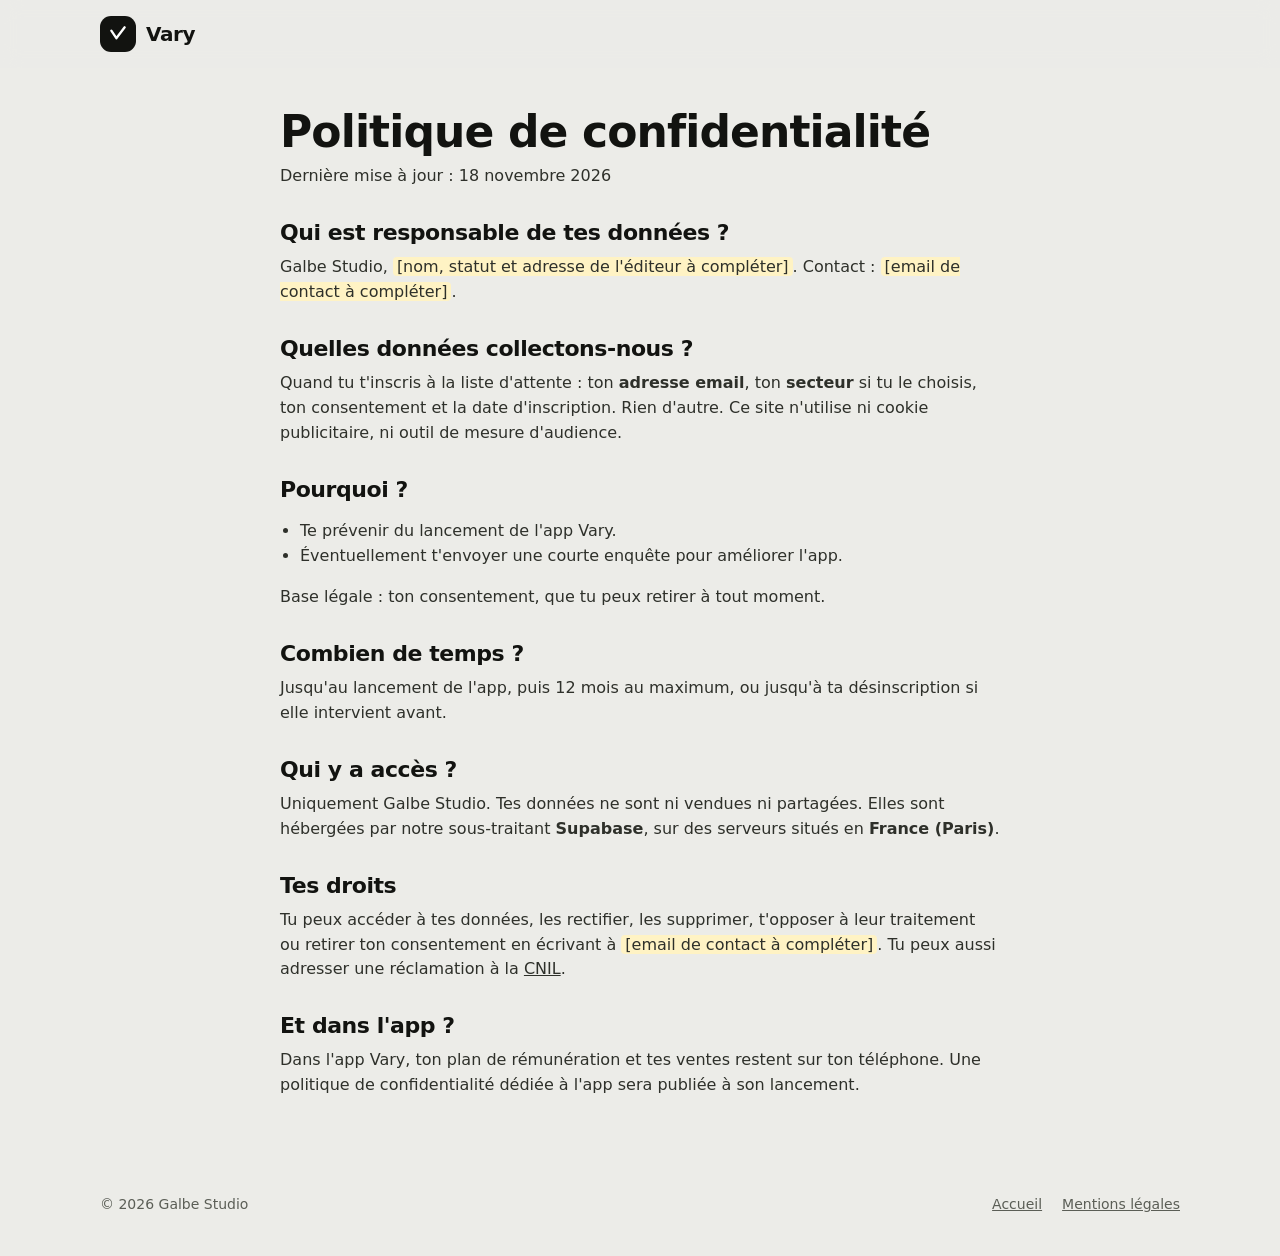
==== confidentialite.html @ 6a54adff "Ajoute la landing page de Vary avec liste d'attente Supabase - Page statique (HTML/CSS/JS) dans le s" ====
<!doctype html>
<html lang="fr">
<head>
  <meta charset="utf-8">
  <meta name="viewport" content="width=device-width, initial-scale=1">
  <title>Confidentialité · Vary</title>
  <meta name="robots" content="noindex">
  <link rel="icon" href="favicon.svg" type="image/svg+xml">
  <link rel="stylesheet" href="styles.css">
</head>
<body>
  <header class="topbar">
    <div class="wrap topbar__inner">
      <a class="brand" href="index.html" aria-label="Vary, accueil">
        <span class="brand__mark" aria-hidden="true"><svg viewBox="0 0 24 24" width="20" height="20" fill="none" stroke="currentColor" stroke-width="2.8" stroke-linecap="round" stroke-linejoin="round"><path d="M4 8l6 9 10-13"/></svg></span>
        <span class="brand__name">Vary</span>
      </a>
    </div>
  </header>

  <main class="wrap legal">
    <h1>Politique de confidentialité</h1>
    <p class="muted">Dernière mise à jour : 18 novembre 2026</p>

    <h2>Qui est responsable de tes données ?</h2>
    <p>Galbe Studio, <span class="todo">[nom, statut et adresse de l'éditeur à compléter]</span>. Contact : <span class="todo">[email de contact à compléter]</span>.</p>

    <h2>Quelles données collectons-nous ?</h2>
    <p>Quand tu t'inscris à la liste d'attente : ton <strong>adresse email</strong>, ton <strong>secteur</strong> si tu le choisis, ton consentement et la date d'inscription. Rien d'autre. Ce site n'utilise ni cookie publicitaire, ni outil de mesure d'audience.</p>

    <h2>Pourquoi ?</h2>
    <ul>
      <li>Te prévenir du lancement de l'app Vary.</li>
      <li>Éventuellement t'envoyer une courte enquête pour améliorer l'app.</li>
    </ul>
    <p>Base légale : ton consentement, que tu peux retirer à tout moment.</p>

    <h2>Combien de temps ?</h2>
    <p>Jusqu'au lancement de l'app, puis 12 mois au maximum, ou jusqu'à ta désinscription si elle intervient avant.</p>

    <h2>Qui y a accès ?</h2>
    <p>Uniquement Galbe Studio. Tes données ne sont ni vendues ni partagées. Elles sont hébergées par notre sous-traitant <strong>Supabase</strong>, sur des serveurs situés en <strong>France (Paris)</strong>.</p>

    <h2>Tes droits</h2>
    <p>Tu peux accéder à tes données, les rectifier, les supprimer, t'opposer à leur traitement ou retirer ton consentement en écrivant à <span class="todo">[email de contact à compléter]</span>. Tu peux aussi adresser une réclamation à la <a href="https://www.cnil.fr/fr/plaintes">CNIL</a>.</p>

    <h2>Et dans l'app ?</h2>
    <p>Dans l'app Vary, ton plan de rémunération et tes ventes restent sur ton téléphone. Une politique de confidentialité dédiée à l'app sera publiée à son lancement.</p>
  </main>

  <footer class="footer wrap">
    <span>© 2026 Galbe Studio</span>
    <nav aria-label="Liens légaux"><a href="index.html">Accueil</a><a href="mentions-legales.html">Mentions légales</a></nav>
  </footer>
</body>
</html>
---- styles.css ----
/* Vary · landing page
   Couleurs et rayons repris des maquettes (design system Vary). */
:root {
  --bg: #ECECE8;
  --surface: #FFFFFF;
  --surface-2: #EFEFEA;
  --ink: #121310;
  --muted: #5B5E56;
  --line: #D3D3CC;
  --olive-700: #47512B;
  --olive-500: #5D6839;
  --olive-300: #7F8A55;
  --olive-50: #E6EAD5;
  --olive-ink: #3F4825;
  --error: #B3261E;
  --radius-hero: 28px;
  --radius-card: 24px;
  --radius-ctrl: 16px;
  --font: Inter, -apple-system, BlinkMacSystemFont, "Segoe UI", Roboto, system-ui, sans-serif;
}

*, *::before, *::after { box-sizing: border-box; }
html { scroll-behavior: smooth; }
@media (prefers-reduced-motion: reduce) { html { scroll-behavior: auto; } }

body {
  margin: 0;
  background: var(--bg);
  color: var(--ink);
  font-family: var(--font);
  font-size: 17px;
  line-height: 1.55;
  font-feature-settings: "tnum" 1;
  -webkit-font-smoothing: antialiased;
}

a { color: inherit; }
img, svg { display: block; }
h1, h2, h3 { margin: 0; line-height: 1.1; letter-spacing: -0.02em; }
p { margin: 0; }

.wrap { width: 100%; max-width: 1120px; margin: 0 auto; padding: 0 20px; }
.muted { color: var(--muted); font-weight: 400; }
.sr-only {
  position: absolute; width: 1px; height: 1px; padding: 0; margin: -1px;
  overflow: hidden; clip: rect(0 0 0 0); white-space: nowrap; border: 0;
}
.skip { position: absolute; left: -999px; top: 8px; padding: 10px 14px; background: var(--ink); color: #fff; border-radius: 10px; z-index: 10; }
.skip:focus { left: 8px; }
:focus-visible { outline: 3px solid var(--olive-500); outline-offset: 2px; }

/* ---------- Boutons ---------- */
.btn {
  display: inline-flex; align-items: center; justify-content: center;
  min-height: 52px; padding: 0 22px;
  border: 0; border-radius: var(--radius-ctrl);
  background: var(--ink); color: #fff;
  font: inherit; font-size: 16px; font-weight: 700;
  text-decoration: none; cursor: pointer; white-space: nowrap;
  transition: transform .15s ease, opacity .15s ease;
}
.btn:hover { opacity: .9; }
.btn:active { transform: scale(.98); }
.btn[disabled] { opacity: .6; cursor: progress; }
.btn--small { min-height: 44px; padding: 0 16px; font-size: 14px; border-radius: 999px; }
.btn--light { background: #fff; color: var(--ink); }

/* ---------- Barre du haut ---------- */
.topbar { position: sticky; top: 0; z-index: 5; background: rgba(236, 236, 232, .9); backdrop-filter: blur(10px); }
.topbar__inner { display: flex; align-items: center; justify-content: space-between; height: 68px; }
.brand { display: flex; align-items: center; gap: 10px; text-decoration: none; }
.brand__mark { width: 36px; height: 36px; border-radius: 11px; background: var(--ink); color: #fff; display: flex; align-items: center; justify-content: center; }
.brand__name { font-size: 20px; font-weight: 800; letter-spacing: -0.02em; }

/* ---------- Hero ---------- */
.hero { display: grid; grid-template-columns: 1.1fr 0.9fr; gap: 56px; align-items: center; padding-top: 48px; padding-bottom: 72px; }
.eyebrow { display: inline-block; font-size: 14px; font-weight: 600; color: var(--olive-ink); background: var(--olive-50); padding: 6px 12px; border-radius: 999px; margin-bottom: 18px; }
.hero h1 { font-size: clamp(40px, 6vw, 64px); font-weight: 800; letter-spacing: -0.035em; }
.lead { margin-top: 20px; font-size: 19px; color: var(--muted); max-width: 560px; }
.lead strong { color: var(--ink); }
.note { margin-top: 14px; font-size: 14px; color: var(--muted); }

/* ---------- Formulaire ---------- */
.signup { margin-top: 28px; padding: 16px; background: var(--surface); border-radius: var(--radius-card); display: flex; flex-direction: column; gap: 12px; max-width: 580px; }
.signup__row { display: flex; gap: 10px; }
.signup__row--small { align-items: center; gap: 12px; font-size: 14px; font-weight: 600; }
.signup input[type="email"], .signup select {
  font: inherit; color: var(--ink); background: var(--surface);
  border: 1px solid var(--line); border-radius: var(--radius-ctrl);
}
.signup input[type="email"] { flex: 1 1 auto; min-width: 0; min-height: 52px; padding: 0 16px; font-size: 16px; }
.signup select { min-height: 44px; padding: 0 12px; font-size: 15px; font-weight: 400; }
.signup input[aria-invalid="true"] { border-color: var(--error); }
.consent { display: flex; gap: 10px; align-items: flex-start; font-size: 13px; line-height: 1.45; color: var(--muted); cursor: pointer; }
.consent input { width: 20px; height: 20px; margin: 1px 0 0; flex-shrink: 0; accent-color: var(--olive-500); }
.signup__msg { font-size: 14px; font-weight: 600; min-height: 1em; }
.signup__msg.is-error { color: var(--error); }
.signup__msg.is-ok { color: var(--olive-ink); }
.signup.is-done .signup__row, .signup.is-done .consent { display: none; }

/* ---------- Carte olive (héros) ---------- */
.olive { color: #fff; background: radial-gradient(90% 80% at 92% 4%, var(--olive-300) 0%, var(--olive-500) 48%, var(--olive-700) 100%); }

/* ---------- Téléphone ---------- */
.hero__visual { display: flex; justify-content: center; }
.phone {
  width: 340px; max-width: 100%; padding: 18px; border-radius: 44px;
  background: var(--bg); border: 10px solid var(--ink);
  box-shadow: 0 30px 60px rgba(18, 19, 16, .18);
  display: flex; flex-direction: column; gap: 12px; font-size: 13px;
}
.phone__head { display: flex; align-items: center; gap: 10px; }
.phone__head b { display: block; font-size: 15px; }
.phone__head small { color: var(--muted); }
.phone__mark { width: 32px; height: 32px; border-radius: 10px; background: var(--ink); display: flex; align-items: center; justify-content: center; }
.card-hero { border-radius: 24px; padding: 16px; display: flex; flex-direction: column; gap: 10px; }
.card-hero__top { display: flex; justify-content: space-between; align-items: center; color: rgba(255,255,255,.9); }
.chip { font-size: 11px; font-weight: 600; padding: 4px 8px; border-radius: 999px; background: rgba(0,0,0,.28); color: #fff; }
.card-hero__big { font-size: 42px; font-weight: 800; letter-spacing: -0.04em; line-height: 1; }
.gauge { display: flex; gap: 4px; height: 8px; }
.gauge span { border-radius: 4px; background: rgba(255,255,255,.22); overflow: hidden; }
.gauge i { display: block; height: 100%; border-radius: 4px; background: #fff; }
.gauge__legend { display: flex; gap: 4px; font-size: 10px; color: rgba(255,255,255,.88); }
.card-hero__stats { display: grid; grid-template-columns: repeat(3, 1fr); gap: 6px; padding-top: 10px; border-top: 1px solid rgba(255,255,255,.2); font-size: 14px; font-weight: 700; }
.card-hero__stats small { display: block; font-size: 10px; font-weight: 400; color: rgba(255,255,255,.85); }
.phone__card { background: var(--surface); border-radius: 20px; padding: 14px 16px; display: flex; flex-direction: column; gap: 4px; }
.phone__card small { color: var(--muted); }
.phone__row { display: flex; justify-content: space-between; align-items: center; }
.toggle { display: flex; padding: 2px; border-radius: 999px; background: var(--surface-2); font-size: 11px; font-weight: 600; }
.toggle span { padding: 4px 10px; border-radius: 999px; color: var(--muted); }
.toggle .on { background: var(--ink); color: #fff; }
.phone__amount { font-size: 28px; font-weight: 800; letter-spacing: -0.03em; display: flex; align-items: center; gap: 8px; }
.badge { font-size: 11px; font-weight: 600; letter-spacing: 0; padding: 3px 8px; border-radius: 999px; background: var(--olive-50); color: var(--olive-ink); }
.phone__card--tip b { font-size: 14px; }

/* ---------- Sections ---------- */
.section { padding-top: 40px; padding-bottom: 40px; }
.section > h2 { font-size: clamp(28px, 4vw, 40px); font-weight: 800; margin-bottom: 28px; max-width: 720px; }
.card { background: var(--surface); border-radius: var(--radius-card); padding: 24px; }
.card h3, .feature h3 { font-size: 19px; font-weight: 700; margin-bottom: 8px; }
.card p { color: var(--muted); font-size: 16px; }
.grid3 { display: grid; grid-template-columns: repeat(3, minmax(0, 1fr)); gap: 16px; }

.steps { list-style: none; margin: 0; padding: 0; display: grid; grid-template-columns: repeat(3, minmax(0, 1fr)); gap: 16px; }
.steps__num { display: inline-flex; width: 40px; height: 40px; border-radius: 20px; background: var(--ink); color: #fff; font-weight: 800; align-items: center; justify-content: center; margin-bottom: 16px; }

.features { display: grid; grid-template-columns: repeat(3, minmax(0, 1fr)); gap: 16px; }
.feature { border-radius: var(--radius-card); padding: 24px; }
.feature--big { grid-row: span 2; border-radius: var(--radius-hero); display: flex; flex-direction: column; justify-content: flex-end; min-height: 280px; }
.feature--big h3 { font-size: 30px; font-weight: 800; }
.feature--big p { color: rgba(255,255,255,.92); font-size: 17px; }

.privacy { display: flex; gap: 20px; align-items: center; padding: 32px; }
.privacy h2 { font-size: clamp(24px, 3vw, 32px); font-weight: 800; margin-bottom: 8px; }
.privacy__icon { width: 64px; height: 64px; flex-shrink: 0; border-radius: 20px; background: var(--olive-50); color: var(--olive-ink); display: flex; align-items: center; justify-content: center; }

.pricing { display: grid; grid-template-columns: repeat(2, minmax(0, 1fr)); gap: 16px; max-width: 820px; }
.plan { display: flex; flex-direction: column; gap: 6px; border: 2px solid transparent; }
.plan--premium { border-color: var(--ink); }
.plan__price { font-size: 36px; font-weight: 800; color: var(--ink) !important; letter-spacing: -0.03em; }
.plan__price small { font-size: 16px; font-weight: 500; color: var(--muted); }
.plan ul { margin: 12px 0 0; padding: 0; list-style: none; display: flex; flex-direction: column; gap: 10px; font-size: 15px; }
.plan li { display: flex; gap: 10px; align-items: flex-start; }
.plan li::before { content: ""; flex-shrink: 0; width: 18px; height: 18px; margin-top: 2px; border-radius: 9px; background: var(--olive-500) url("data:image/svg+xml,%3Csvg xmlns='http://www.w3.org/2000/svg' viewBox='0 0 24 24' fill='none' stroke='white' stroke-width='3.5' stroke-linecap='round' stroke-linejoin='round'%3E%3Cpath d='M5 12l5 5L20 7'/%3E%3C/svg%3E") center / 11px no-repeat; }

.faq { display: flex; flex-direction: column; gap: 10px; max-width: 820px; }
.faq details { background: var(--surface); border-radius: 20px; padding: 0 22px; }
.faq summary { cursor: pointer; list-style: none; min-height: 60px; display: flex; align-items: center; justify-content: space-between; gap: 16px; font-weight: 600; }
.faq summary::-webkit-details-marker { display: none; }
.faq summary::after { content: "+"; font-size: 22px; font-weight: 500; color: var(--muted); }
.faq details[open] summary::after { content: "−"; }
.faq details p { padding-bottom: 20px; color: var(--muted); font-size: 16px; }

.cta { border-radius: var(--radius-hero); padding: 56px 32px; text-align: center; display: flex; flex-direction: column; align-items: center; gap: 14px; }
.cta h2 { font-size: clamp(28px, 4vw, 42px); font-weight: 800; }
.cta p { color: rgba(255,255,255,.92); }
.cta .btn { margin-top: 8px; }

.footer { display: flex; flex-wrap: wrap; justify-content: space-between; gap: 12px; padding-top: 32px; padding-bottom: 40px; font-size: 14px; color: var(--muted); }
.footer nav { display: flex; gap: 20px; }

/* ---------- Pages légales ---------- */
.legal { max-width: 760px; padding-top: 40px; padding-bottom: 64px; }
.legal h1 { font-size: clamp(32px, 5vw, 44px); font-weight: 800; margin-bottom: 8px; }
.legal h2 { font-size: 22px; font-weight: 700; margin: 32px 0 10px; }
.legal p, .legal li { color: #2E302A; font-size: 16px; }
.legal ul { padding-left: 20px; }
.legal .todo { background: #FFF3C4; padding: 0 4px; border-radius: 4px; }

/* ---------- Responsive ---------- */
@media (max-width: 900px) {
  .hero { grid-template-columns: 1fr; gap: 40px; padding-top: 24px; }
  .grid3, .steps { grid-template-columns: 1fr; }
  .features { grid-template-columns: 1fr 1fr; }
  .feature--big { grid-column: 1 / -1; grid-row: auto; min-height: 220px; }
}
@media (max-width: 600px) {
  body { font-size: 16px; }
  .signup__row { flex-direction: column; }
  .signup__row--small { flex-direction: row; justify-content: space-between; }
  .btn { width: 100%; white-space: normal; }
  .btn--small { width: auto; }
  .features, .pricing { grid-template-columns: 1fr; }
  .privacy { flex-direction: column; align-items: flex-start; padding: 24px; }
  .cta { padding: 40px 20px; }
  .phone { width: 100%; }
}
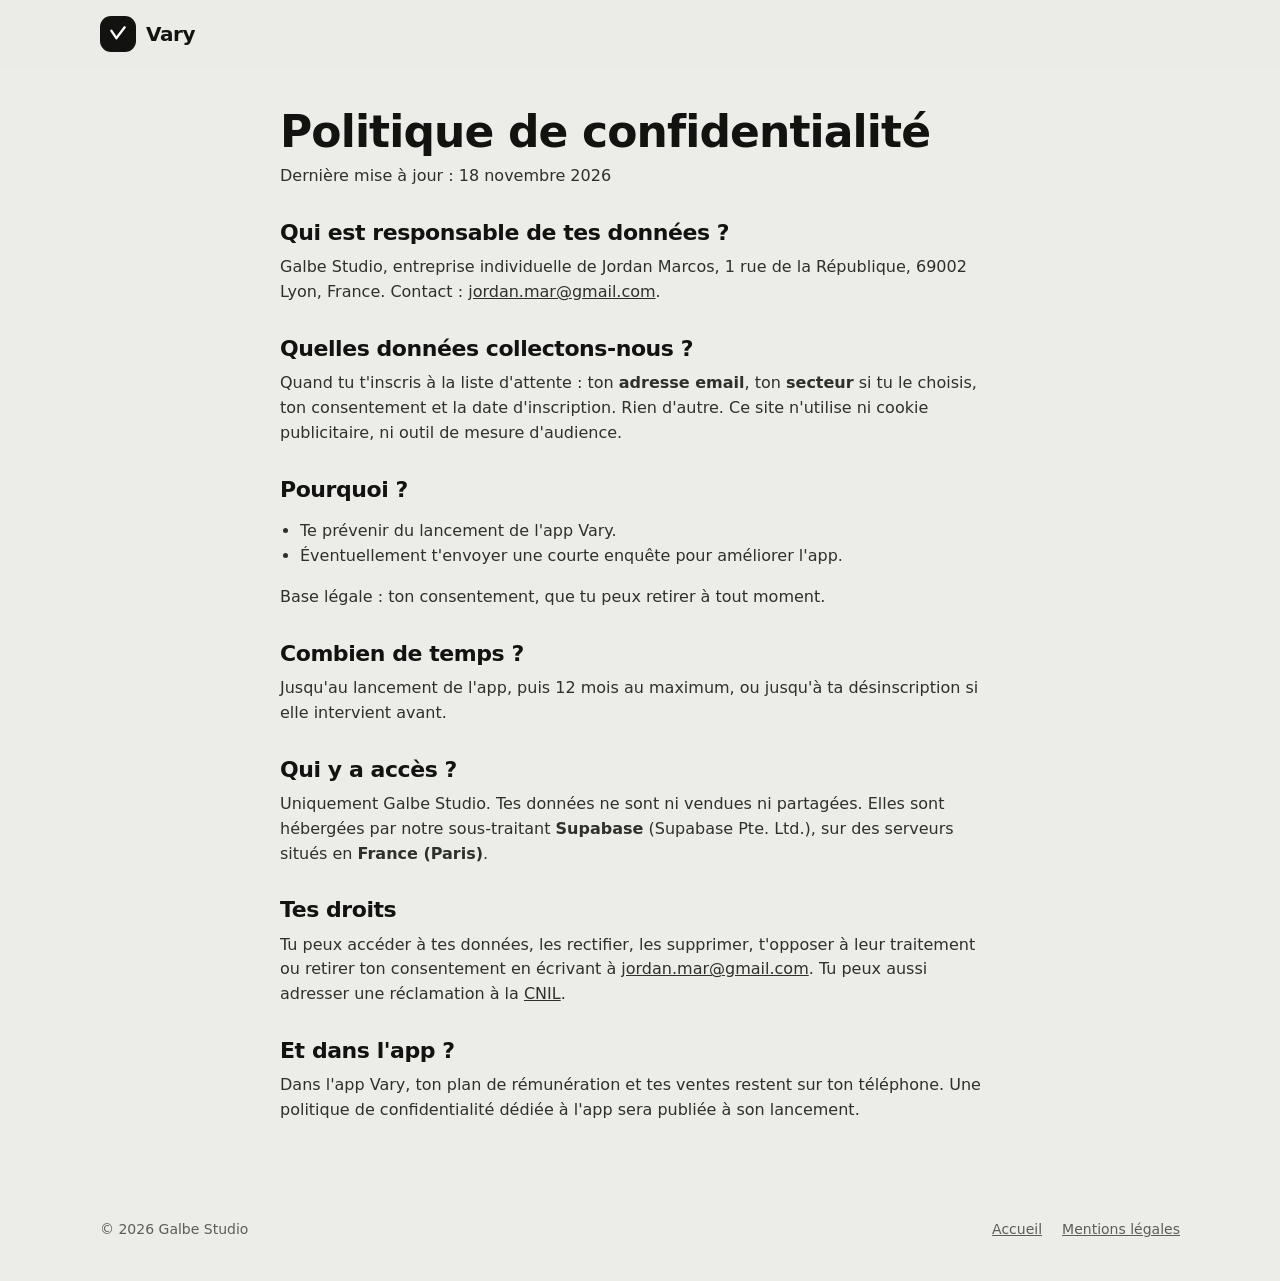
==== commit 2424ca37: "Complète les mentions légales et la politique de confidentialité Co-Authored-By: Claude Opus 5.5 <no" ====
--- a/confidentialite.html
+++ b/confidentialite.html
@@ -23,7 +23,7 @@
     <p class="muted">Dernière mise à jour : 18 novembre 2026</p>
 
     <h2>Qui est responsable de tes données ?</h2>
-    <p>Galbe Studio, <span class="todo">[nom, statut et adresse de l'éditeur à compléter]</span>. Contact : <span class="todo">[email de contact à compléter]</span>.</p>
+    <p>Galbe Studio, entreprise individuelle de Jordan Marcos, 1 rue de la République, 69002 Lyon, France. Contact : <a href="mailto:jordan.mar@gmail.com">jordan.mar@gmail.com</a>.</p>
 
     <h2>Quelles données collectons-nous ?</h2>
     <p>Quand tu t'inscris à la liste d'attente : ton <strong>adresse email</strong>, ton <strong>secteur</strong> si tu le choisis, ton consentement et la date d'inscription. Rien d'autre. Ce site n'utilise ni cookie publicitaire, ni outil de mesure d'audience.</p>
@@ -39,10 +39,10 @@
     <p>Jusqu'au lancement de l'app, puis 12 mois au maximum, ou jusqu'à ta désinscription si elle intervient avant.</p>
 
     <h2>Qui y a accès ?</h2>
-    <p>Uniquement Galbe Studio. Tes données ne sont ni vendues ni partagées. Elles sont hébergées par notre sous-traitant <strong>Supabase</strong>, sur des serveurs situés en <strong>France (Paris)</strong>.</p>
+    <p>Uniquement Galbe Studio. Tes données ne sont ni vendues ni partagées. Elles sont hébergées par notre sous-traitant <strong>Supabase</strong> (Supabase Pte. Ltd.), sur des serveurs situés en <strong>France (Paris)</strong>.</p>
 
     <h2>Tes droits</h2>
-    <p>Tu peux accéder à tes données, les rectifier, les supprimer, t'opposer à leur traitement ou retirer ton consentement en écrivant à <span class="todo">[email de contact à compléter]</span>. Tu peux aussi adresser une réclamation à la <a href="https://www.cnil.fr/fr/plaintes">CNIL</a>.</p>
+    <p>Tu peux accéder à tes données, les rectifier, les supprimer, t'opposer à leur traitement ou retirer ton consentement en écrivant à <a href="mailto:jordan.mar@gmail.com">jordan.mar@gmail.com</a>. Tu peux aussi adresser une réclamation à la <a href="https://www.cnil.fr/fr/plaintes">CNIL</a>.</p>
 
     <h2>Et dans l'app ?</h2>
     <p>Dans l'app Vary, ton plan de rémunération et tes ventes restent sur ton téléphone. Une politique de confidentialité dédiée à l'app sera publiée à son lancement.</p>
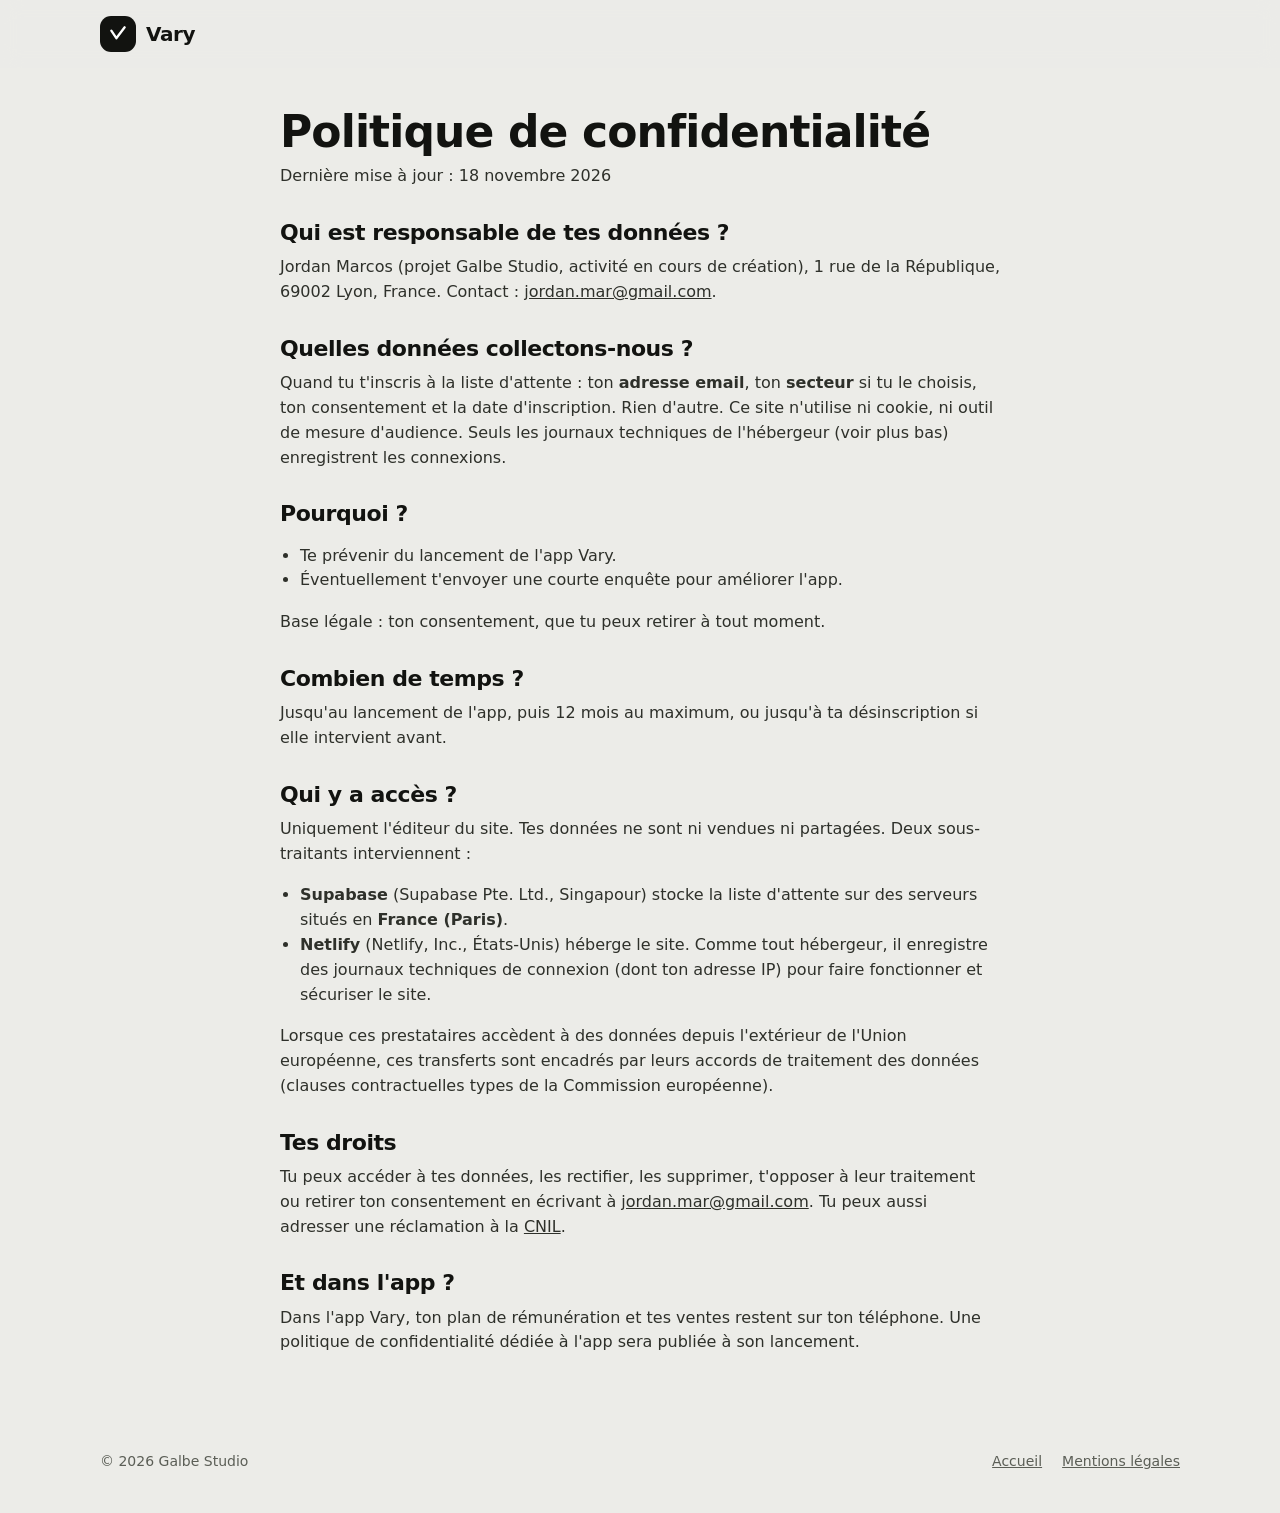
==== commit b19f5b96: "Prépare la mise en ligne Netlify de la landing page - netlify.toml : publie uniquement site/, en-têt" ====
--- a/confidentialite.html
+++ b/confidentialite.html
@@ -23,10 +23,10 @@
     <p class="muted">Dernière mise à jour : 18 novembre 2026</p>
 
     <h2>Qui est responsable de tes données ?</h2>
-    <p>Galbe Studio, entreprise individuelle de Jordan Marcos, 1 rue de la République, 69002 Lyon, France. Contact : <a href="mailto:jordan.mar@gmail.com">jordan.mar@gmail.com</a>.</p>
+    <p>Jordan Marcos (projet Galbe Studio, activité en cours de création), 1 rue de la République, 69002 Lyon, France. Contact : <a href="mailto:jordan.mar@gmail.com">jordan.mar@gmail.com</a>.</p>
 
     <h2>Quelles données collectons-nous ?</h2>
-    <p>Quand tu t'inscris à la liste d'attente : ton <strong>adresse email</strong>, ton <strong>secteur</strong> si tu le choisis, ton consentement et la date d'inscription. Rien d'autre. Ce site n'utilise ni cookie publicitaire, ni outil de mesure d'audience.</p>
+    <p>Quand tu t'inscris à la liste d'attente : ton <strong>adresse email</strong>, ton <strong>secteur</strong> si tu le choisis, ton consentement et la date d'inscription. Rien d'autre. Ce site n'utilise ni cookie, ni outil de mesure d'audience. Seuls les journaux techniques de l'hébergeur (voir plus bas) enregistrent les connexions.</p>
 
     <h2>Pourquoi ?</h2>
     <ul>
@@ -39,7 +39,12 @@
     <p>Jusqu'au lancement de l'app, puis 12 mois au maximum, ou jusqu'à ta désinscription si elle intervient avant.</p>
 
     <h2>Qui y a accès ?</h2>
-    <p>Uniquement Galbe Studio. Tes données ne sont ni vendues ni partagées. Elles sont hébergées par notre sous-traitant <strong>Supabase</strong> (Supabase Pte. Ltd.), sur des serveurs situés en <strong>France (Paris)</strong>.</p>
+    <p>Uniquement l'éditeur du site. Tes données ne sont ni vendues ni partagées. Deux sous-traitants interviennent :</p>
+    <ul>
+      <li><strong>Supabase</strong> (Supabase Pte. Ltd., Singapour) stocke la liste d'attente sur des serveurs situés en <strong>France (Paris)</strong>.</li>
+      <li><strong>Netlify</strong> (Netlify, Inc., États-Unis) héberge le site. Comme tout hébergeur, il enregistre des journaux techniques de connexion (dont ton adresse IP) pour faire fonctionner et sécuriser le site.</li>
+    </ul>
+    <p>Lorsque ces prestataires accèdent à des données depuis l'extérieur de l'Union européenne, ces transferts sont encadrés par leurs accords de traitement des données (clauses contractuelles types de la Commission européenne).</p>
 
     <h2>Tes droits</h2>
     <p>Tu peux accéder à tes données, les rectifier, les supprimer, t'opposer à leur traitement ou retirer ton consentement en écrivant à <a href="mailto:jordan.mar@gmail.com">jordan.mar@gmail.com</a>. Tu peux aussi adresser une réclamation à la <a href="https://www.cnil.fr/fr/plaintes">CNIL</a>.</p>
--- a/styles.css
+++ b/styles.css
@@ -45,6 +45,7 @@
   position: absolute; width: 1px; height: 1px; padding: 0; margin: -1px;
   overflow: hidden; clip: rect(0 0 0 0); white-space: nowrap; border: 0;
 }
+.hp { position: absolute; left: -10000px; top: auto; width: 1px; height: 1px; overflow: hidden; }
 .skip { position: absolute; left: -999px; top: 8px; padding: 10px 14px; background: var(--ink); color: #fff; border-radius: 10px; z-index: 10; }
 .skip:focus { left: 8px; }
 :focus-visible { outline: 3px solid var(--olive-500); outline-offset: 2px; }
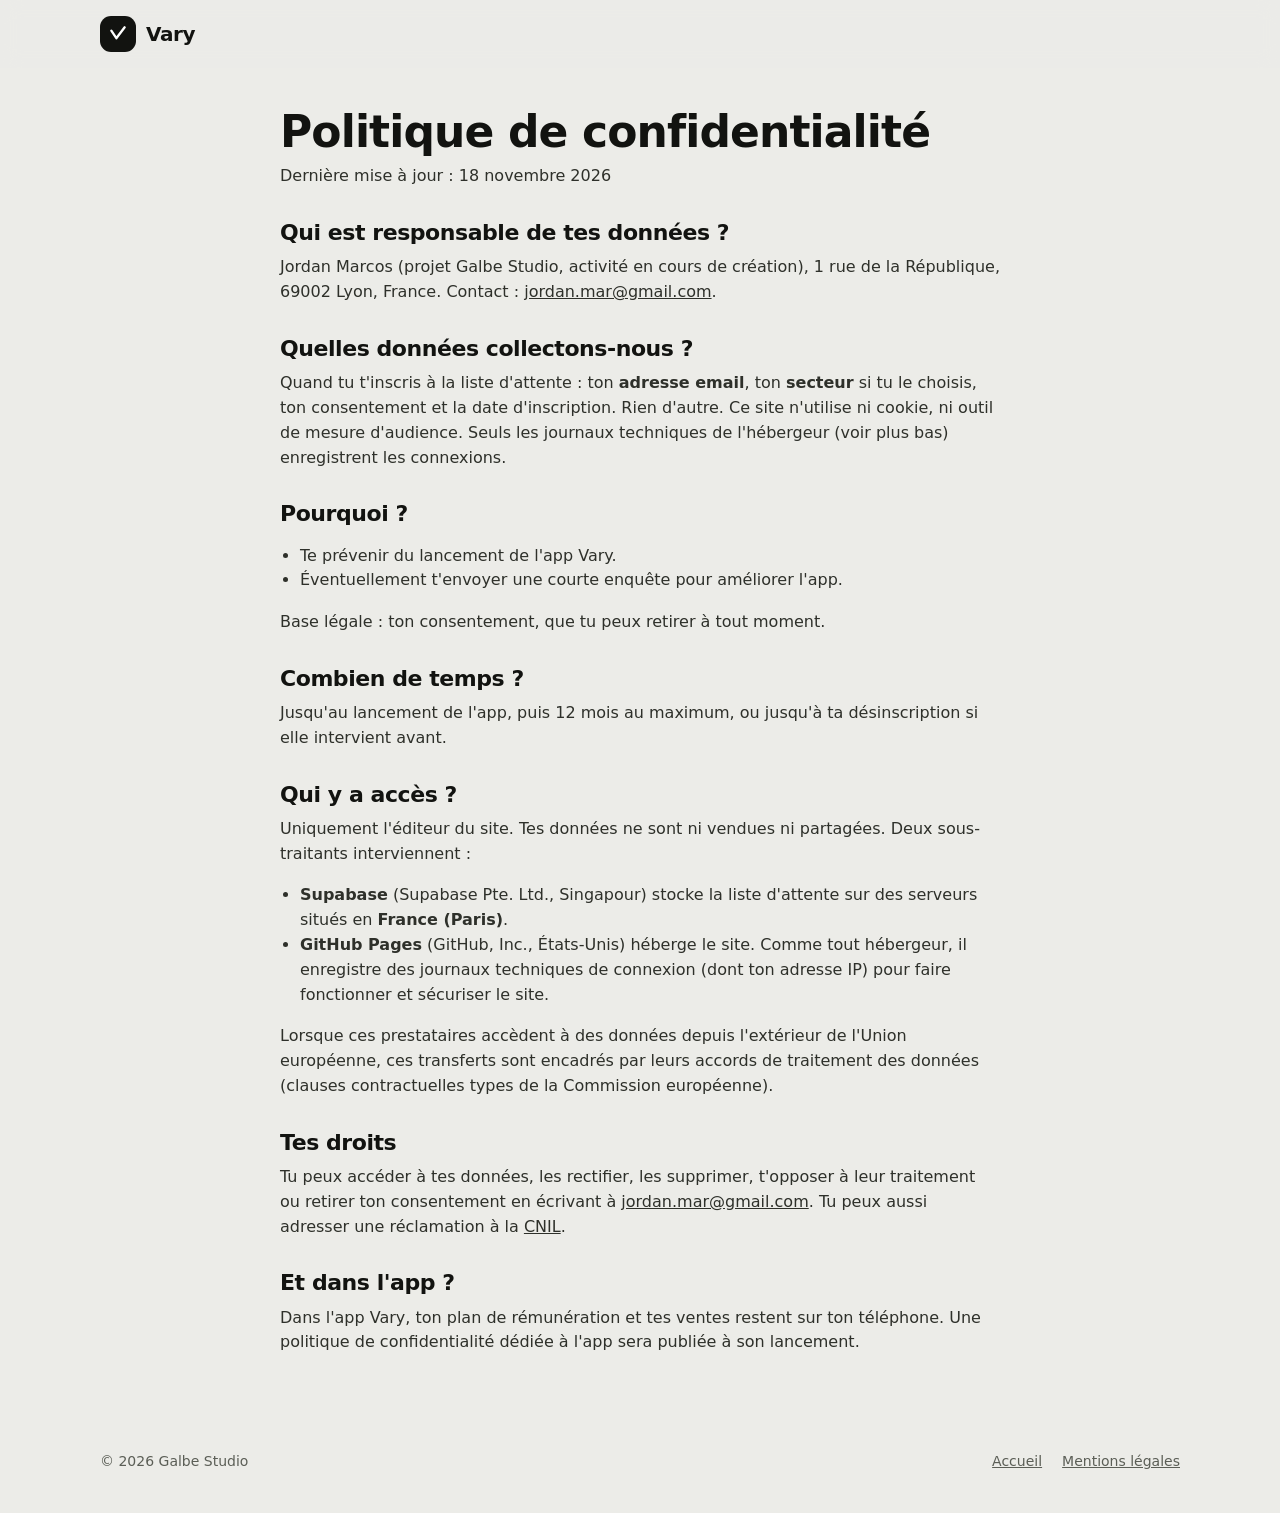
==== commit 63103b44: "Adapte la landing page à l'hébergement GitHub Pages - Hébergeur GitHub dans les mentions légales et " ====
--- a/confidentialite.html
+++ b/confidentialite.html
@@ -3,6 +3,8 @@
 <head>
   <meta charset="utf-8">
   <meta name="viewport" content="width=device-width, initial-scale=1">
+  <meta http-equiv="Content-Security-Policy" content="default-src 'self'; script-src 'self'; style-src 'self' 'unsafe-inline'; img-src 'self' data:; form-action 'self'; base-uri 'self'">
+  <meta name="referrer" content="strict-origin-when-cross-origin">
   <title>Confidentialité · Vary</title>
   <meta name="robots" content="noindex">
   <link rel="icon" href="favicon.svg" type="image/svg+xml">
@@ -42,7 +44,7 @@
     <p>Uniquement l'éditeur du site. Tes données ne sont ni vendues ni partagées. Deux sous-traitants interviennent :</p>
     <ul>
       <li><strong>Supabase</strong> (Supabase Pte. Ltd., Singapour) stocke la liste d'attente sur des serveurs situés en <strong>France (Paris)</strong>.</li>
-      <li><strong>Netlify</strong> (Netlify, Inc., États-Unis) héberge le site. Comme tout hébergeur, il enregistre des journaux techniques de connexion (dont ton adresse IP) pour faire fonctionner et sécuriser le site.</li>
+      <li><strong>GitHub Pages</strong> (GitHub, Inc., États-Unis) héberge le site. Comme tout hébergeur, il enregistre des journaux techniques de connexion (dont ton adresse IP) pour faire fonctionner et sécuriser le site.</li>
     </ul>
     <p>Lorsque ces prestataires accèdent à des données depuis l'extérieur de l'Union européenne, ces transferts sont encadrés par leurs accords de traitement des données (clauses contractuelles types de la Commission européenne).</p>
 
